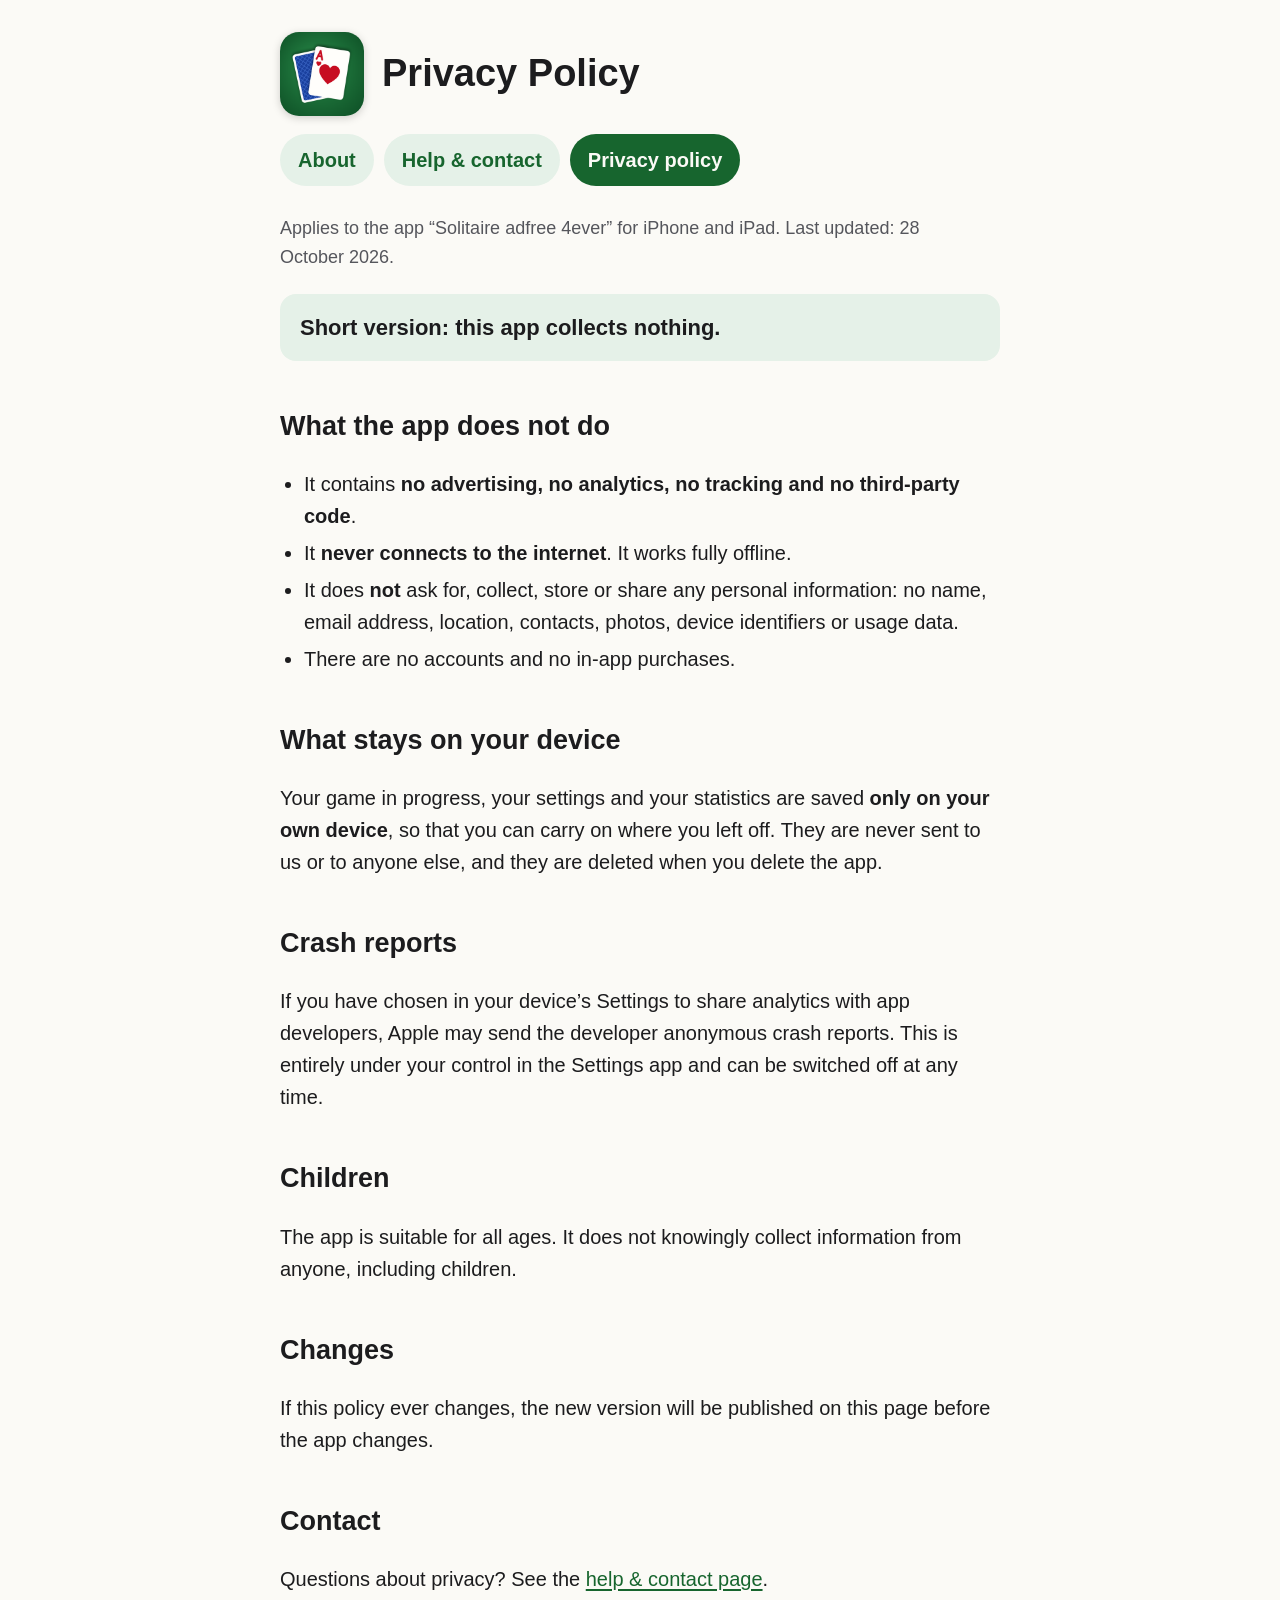
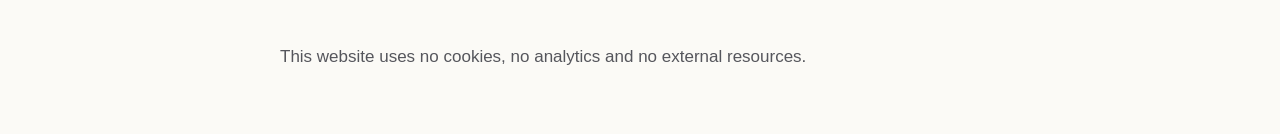
==== privacy.html @ 871a41e3 "Privacy policy and help page for Solitaire adfree 4ever Co-Authored-By: Claude Opus 5.5 <noreply@ant" ====
<!doctype html>
<html lang="en">
<head>
  <meta charset="utf-8">
  <meta name="viewport" content="width=device-width, initial-scale=1">
  <title>Privacy Policy — Solitaire adfree 4ever</title>
  <meta name="description" content="Privacy policy of Solitaire adfree 4ever: the app collects no data at all.">
  <link rel="icon" href="icon.png">
  <link rel="stylesheet" href="style.css">
</head>
<body>
<main>
  <header>
    <img src="icon.png" alt="">
    <h1>Privacy Policy</h1>
  </header>
  <nav aria-label="Pages">
    <a href="./">About</a>
    <a href="support.html">Help &amp; contact</a>
    <a href="privacy.html" aria-current="page">Privacy policy</a>
  </nav>

  <p class="updated">Applies to the app “Solitaire adfree 4ever” for iPhone and iPad. Last updated: 28 October 2026.</p>

  <p class="promise">Short version: this app collects nothing.</p>

  <h2>What the app does not do</h2>
  <ul>
    <li>It contains <strong>no advertising, no analytics, no tracking and no third-party code</strong>.</li>
    <li>It <strong>never connects to the internet</strong>. It works fully offline.</li>
    <li>It does <strong>not</strong> ask for, collect, store or share any personal information: no name, email address,
      location, contacts, photos, device identifiers or usage data.</li>
    <li>There are no accounts and no in-app purchases.</li>
  </ul>

  <h2>What stays on your device</h2>
  <p>Your game in progress, your settings and your statistics are saved <strong>only on your own device</strong>, so
  that you can carry on where you left off. They are never sent to us or to anyone else, and they are deleted when you
  delete the app.</p>

  <h2>Crash reports</h2>
  <p>If you have chosen in your device’s Settings to share analytics with app developers, Apple may send the developer
  anonymous crash reports. This is entirely under your control in the Settings app and can be switched off at any time.</p>

  <h2>Children</h2>
  <p>The app is suitable for all ages. It does not knowingly collect information from anyone, including children.</p>

  <h2>Changes</h2>
  <p>If this policy ever changes, the new version will be published on this page before the app changes.</p>

  <h2>Contact</h2>
  <p>Questions about privacy? See the <a href="support.html">help &amp; contact page</a>.</p>

  <footer>This website uses no cookies, no analytics and no external resources.</footer>
</main>
</body>
</html>
---- style.css ----
/* Self-contained: no web fonts, no scripts, no trackers. */
:root {
  --bg: #fbfaf6;
  --text: #1c1c1e;
  --muted: #55565c;
  --accent: #17652e;
  --accent-soft: #e5f1e8;
  --card: #ffffff;
  --border: #dddcd5;
}
@media (prefers-color-scheme: dark) {
  :root {
    --bg: #101412;
    --text: #f1f1ee;
    --muted: #b4b6b1;
    --accent: #6fd08c;
    --accent-soft: #1b2a20;
    --card: #181d1a;
    --border: #2c332e;
  }
}
* { box-sizing: border-box; }
html { font-size: 20px; }
body {
  margin: 0;
  background: var(--bg);
  color: var(--text);
  font-family: -apple-system, BlinkMacSystemFont, "Segoe UI", Roboto, "Helvetica Neue", Arial, sans-serif;
  line-height: 1.6;
}
main { max-width: 760px; margin: 0 auto; padding: 32px 20px 64px; }
header { display: flex; align-items: center; gap: 18px; margin-bottom: 8px; }
header img { width: 84px; height: 84px; border-radius: 19px; box-shadow: 0 2px 8px rgba(0,0,0,.18); }
h1 { font-size: 1.9rem; line-height: 1.2; margin: 0; }
h2 { font-size: 1.35rem; margin: 2.2rem 0 .6rem; }
h3 { font-size: 1.05rem; margin: 1.6rem 0 .3rem; }
p, li { max-width: 68ch; }
a { color: var(--accent); text-underline-offset: 3px; }
nav { margin: 18px 0 28px; display: flex; flex-wrap: wrap; gap: 10px; }
nav a {
  display: inline-block; padding: 10px 18px; border-radius: 999px; background: var(--accent-soft);
  text-decoration: none; font-weight: 600; min-height: 44px;
}
nav a[aria-current="page"] { background: var(--accent); color: var(--bg); }
.promise {
  background: var(--accent-soft); border-radius: 16px; padding: 16px 20px; font-size: 1.1rem; font-weight: 600;
}
.shots { display: flex; flex-wrap: wrap; gap: 16px; align-items: flex-start; margin: 24px 0; }
.shots img { border-radius: 14px; border: 1px solid var(--border); max-width: 100%; height: auto; }
.shots .ipad { width: 430px; }
.shots .iphone { width: 200px; }
ul { padding-left: 1.2rem; }
li { margin: .25rem 0; }
.box { background: var(--card); border: 1px solid var(--border); border-radius: 16px; padding: 4px 22px 14px; }
.updated { color: var(--muted); font-size: .9rem; }
footer { margin-top: 48px; color: var(--muted); font-size: .85rem; }
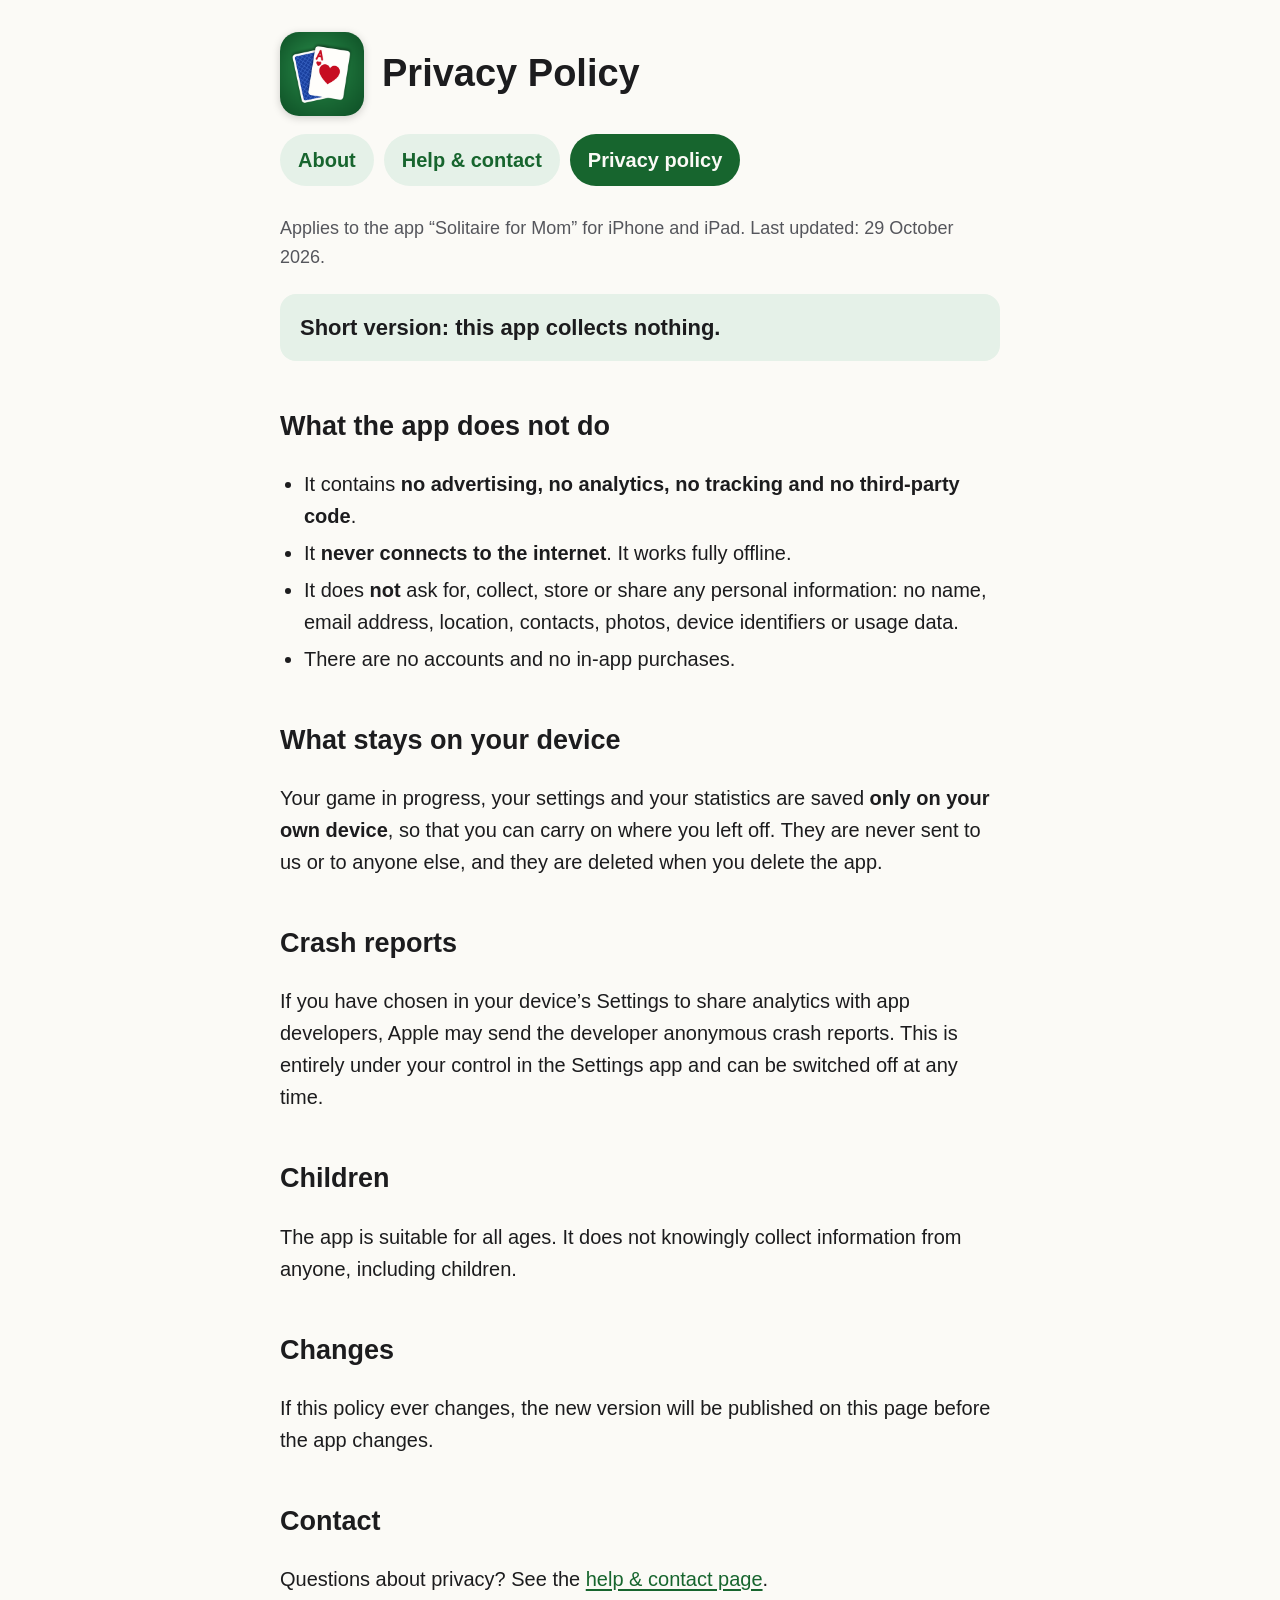
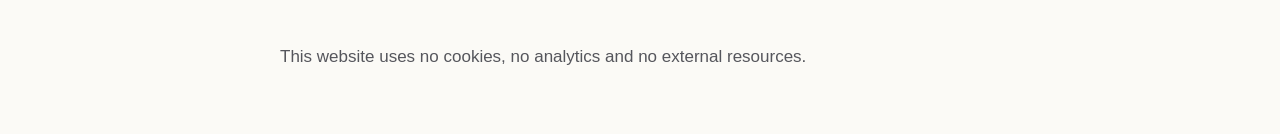
==== commit de8a366b: "Update site from the app repository" ====
--- a/privacy.html
+++ b/privacy.html
@@ -3,8 +3,8 @@
 <head>
   <meta charset="utf-8">
   <meta name="viewport" content="width=device-width, initial-scale=1">
-  <title>Privacy Policy — Solitaire adfree 4ever</title>
-  <meta name="description" content="Privacy policy of Solitaire adfree 4ever: the app collects no data at all.">
+  <title>Privacy Policy — Solitaire for Mom</title>
+  <meta name="description" content="Privacy policy of Solitaire for Mom: the app collects no data at all.">
   <link rel="icon" href="icon.png">
   <link rel="stylesheet" href="style.css">
 </head>
@@ -20,7 +20,7 @@
     <a href="privacy.html" aria-current="page">Privacy policy</a>
   </nav>
 
-  <p class="updated">Applies to the app “Solitaire adfree 4ever” for iPhone and iPad. Last updated: 28 October 2026.</p>
+  <p class="updated">Applies to the app “Solitaire for Mom” for iPhone and iPad. Last updated: 29 October 2026.</p>
 
   <p class="promise">Short version: this app collects nothing.</p>
 
